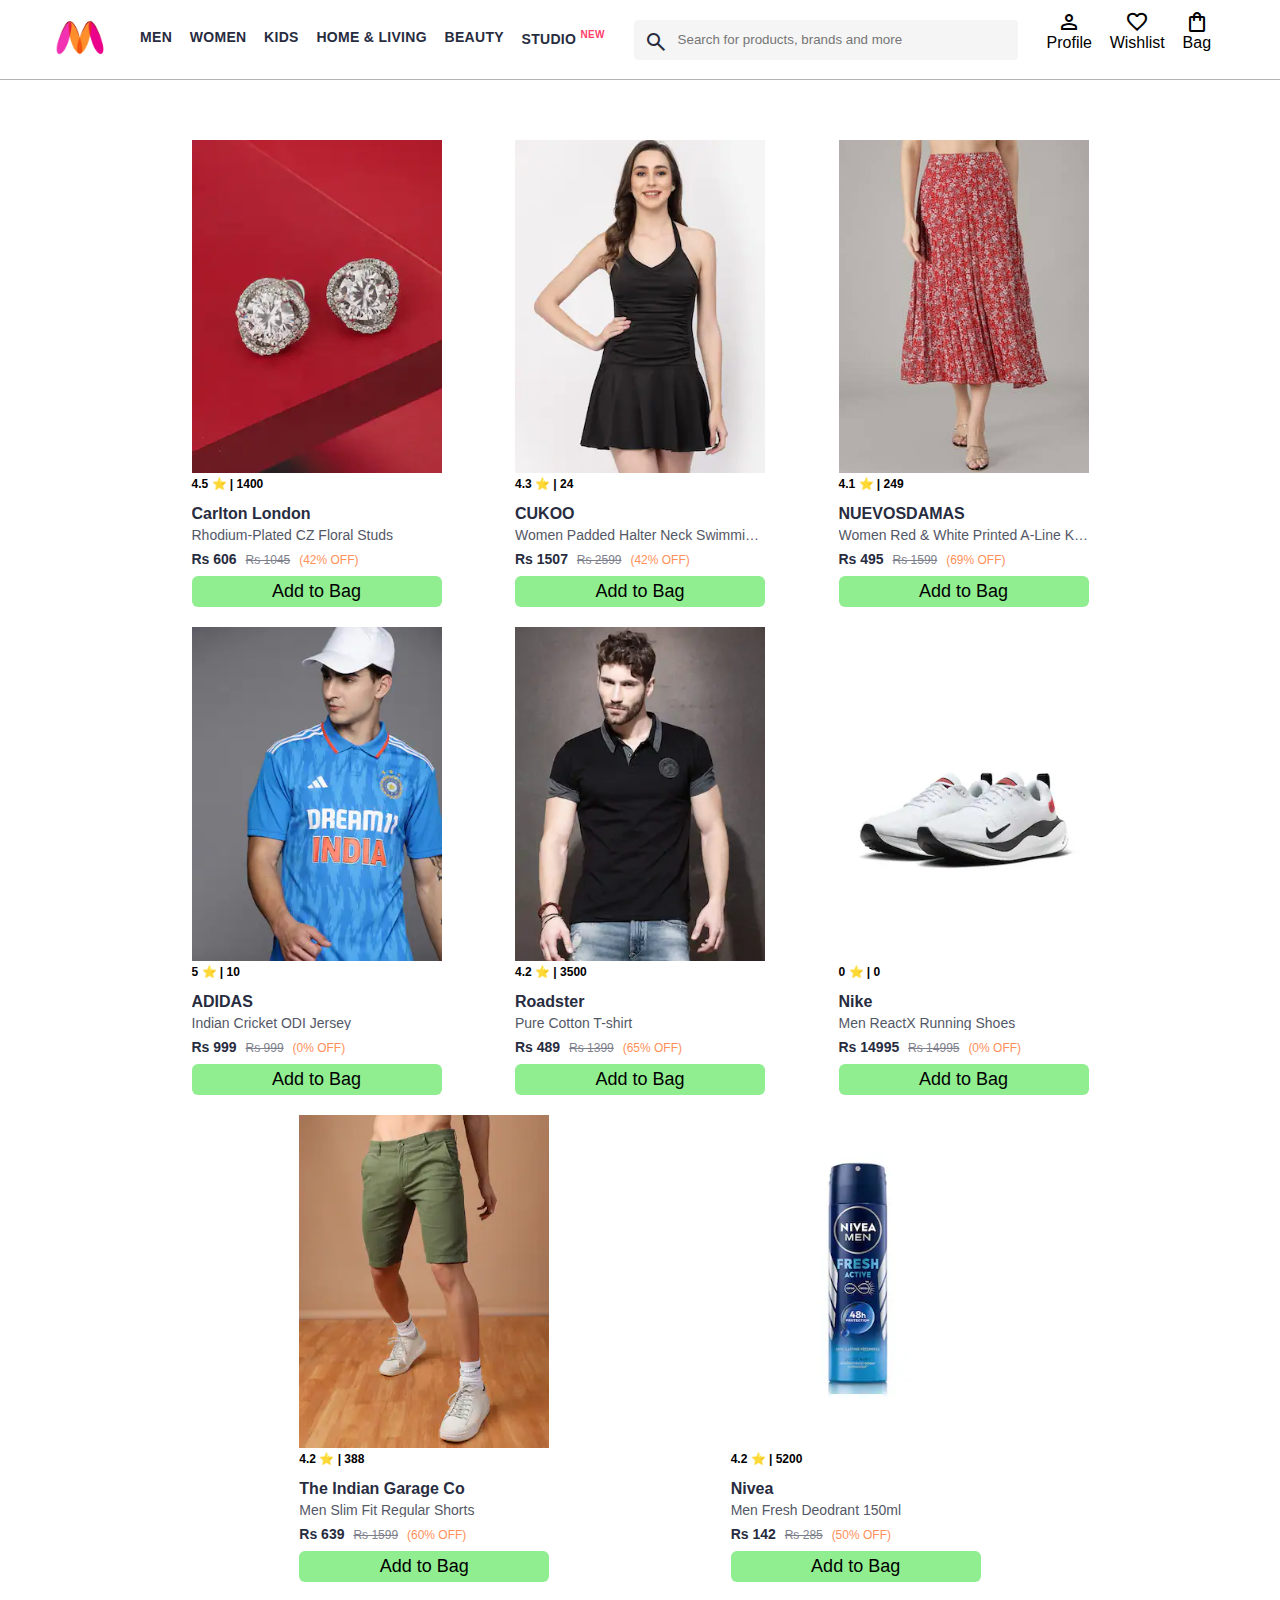
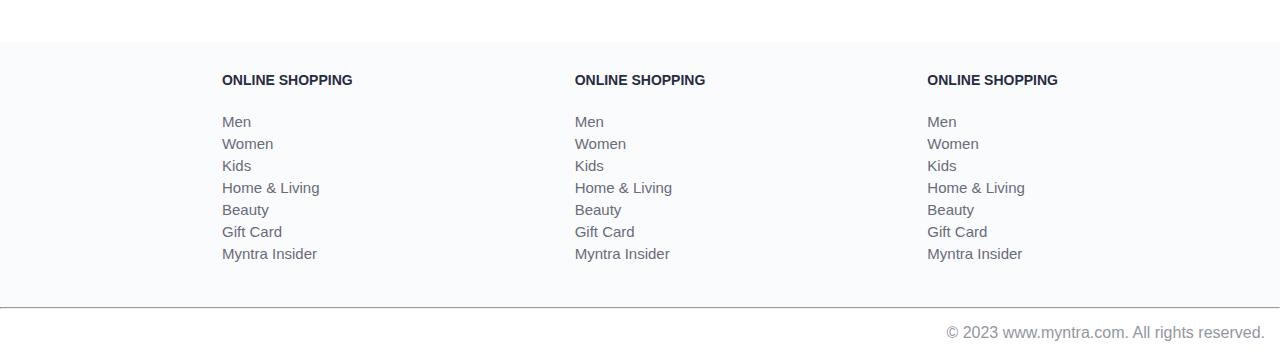
==== index.html @ 8f253a14 "Project-Completed" ====
<!DOCTYPE html>
<html lang="en">
<head>
  <title>Myntra Functional Clone</title>
  <link rel="stylesheet" href="css/index.css">
  <link rel="stylesheet" href="https://fonts.googleapis.com/css2?family=Material+Symbols+Outlined:opsz,wght,FILL,GRAD@20..48,100..700,0..1,-50..200" />
</head>
<body>
  <header>
        <div class="logo_container">
            <a href="#"><img class="myntra_home" src="images/myntra_logo.webp" alt="Myntra Home"></a>
        </div>
        <nav class="nav_bar">
            <a href="#">Men</a>
            <a href="#">Women</a>
            <a href="#">Kids</a>
            <a href="#">Home & Living</a>
            <a href="#">Beauty</a>
            <a href="#">Studio <sup>New</sup></a>
        </nav>
        <div class="search_bar">
            <span class="material-symbols-outlined search_icon">search</span>
            <input class="search_input" placeholder="Search for products, brands and more">
        </div>
        <div class="action_bar">
            <div class="action_container">
                <span class="material-symbols-outlined action_icon">person</span>
                <span class="action_name">Profile</span>
            </div>

            <div class="action_container">
                <span class="material-symbols-outlined action_icon">favorite</span>
                <span class="action_name">Wishlist</span>
            </div>

            <a class="action_container" href="pages/bag.html">
                <span class="material-symbols-outlined action_icon">shopping_bag</span>
                <span class="action_name">Bag</span>
                <span class="bag-item-count"></span>
            </a>
        </div>
  </header>
  <main>
    <div class="items-container">

    </div>
  </main>
  <footer>
        <div class="footer_container">
            <div class="footer_column">
                <h3>ONLINE SHOPPING</h3>

                <a href="#">Men</a>
                <a href="#">Women</a>
                <a href="#">Kids</a>
                <a href="#">Home & Living</a>
                <a href="#">Beauty</a>
                <a href="#">Gift Card</a>
                <a href="#">Myntra Insider</a>
            </div>

            <div class="footer_column">
                <h3>ONLINE SHOPPING</h3>

                <a href="#">Men</a>
                <a href="#">Women</a>
                <a href="#">Kids</a>
                <a href="#">Home & Living</a>
                <a href="#">Beauty</a>
                <a href="#">Gift Card</a>
                <a href="#">Myntra Insider</a>
            </div>

            <div class="footer_column">
                <h3>ONLINE SHOPPING</h3>

                <a href="#">Men</a>
                <a href="#">Women</a>
                <a href="#">Kids</a>
                <a href="#">Home & Living</a>
                <a href="#">Beauty</a>
                <a href="#">Gift Card</a>
                <a href="#">Myntra Insider</a>
            </div>
        </div>
        <hr>

        <div class="copyright">
            © 2023 www.myntra.com. All rights reserved.
        </div>
  </footer>

  <script src="data/items.js"></script>
  <script src="scripts/index.js"></script>
</body>
</html>
---- css/index.css ----
/***************** Item Page CSS **************************/
/*.action_container {
    text-decoration: none;
}
a.action_container:link {
    color:black;
}
.item-details {
    cursor: pointer;
    width: 250px;
    margin: 10px;
}
.stars {
    font-size: 12px;
    font-weight: 700;
    text-align: left;
}
.company {
    font-size: 18px;
    font-weight: 700;
    line-height: 1;
    color: #282c3f;
    margin-bottom: 6px;
    overflow: hidden;
    text-overflow: ellipsis;
    white-space: nowrap;
    margin-top: 20px;
}
.item-name {
    color: #535766;
    font-size: 16px;
    line-height: 1;
    margin-bottom: 0;
    margin-top: 0;
    overflow: hidden;
    text-overflow: ellipsis;
    white-space: nowrap;
    font-weight: 400;
    display: block;
}
.price-container {
    margin-top: 10px;
}
.current-price {
    font-size: 14px;
    font-weight: 700;
    color: #282c3f;
}
.original-price {
    text-decoration: line-through;
    color: #7e818c;
    font-weight: 400;
    margin-left: 5px;
    font-size: 12px;
}
.discount-percentage {
    color: #ff905a;
    font-weight: 400;
    font-size: 12px;
    margin-left: 5px;
}
.btn-bag {
    background-color: lightgreen;
    border: none;
    padding: 5px 15px;
    border-radius: 10px;
    width: 100%;
    margin-top: 7px;
    font-size: 20px;
    cursor: pointer;
}
.bag-items {
    background-color: #f16565;
    white-space: nowrap;
    text-align: center;
    line-height: 18px;
    padding: 0 6px;
    height: 18px;
    position: relative;
    border-radius: 50%;
    font-size: 12px;
    color: #fff;
    left: 13px;
    top: -44px;
    font-weight: 700;
    cursor: pointer;
}*/

* {
    margin: 0;
    padding: 0;
    font-family: Assistant,-apple-system,BlinkMacSystemFont,Segoe UI,Roboto,Helvetica,Arial,sans-serif;
    box-sizing: border-box;
}
header {
    display: flex;
    background-color: #ffffff;
    height: 80px;
    justify-content: space-between;
    align-items: center;
    border-bottom: 1px solid #b6b1b1;
}
.myntra_home {
    height: 45px;
}
.logo_container {
    margin-left: 4%;
}
.action_bar {
    margin-right: 4%;
}
.nav_bar {
    display: flex;
    min-width: 500px;
    justify-content: space-evenly;
}
.nav_bar a {
    font-size: 14px;
    letter-spacing: .3px;
    color: #282c3f;
    font-weight: 700;
    text-transform: uppercase;
    text-decoration: none;
    padding: 28px 0;
    border-bottom: 4px solid #ffffff;
}
.nav_bar a:hover {
    border-bottom: 4px solid #f54e77;
}

.nav_bar a sup {
    color: #ff3f6c;
    font-size: 10px;
}

.search_bar {
    height: 40px;
    min-width: 200px;
    width: 30%;
    display: flex;
    align-items: center;
}
.search_bar span:hover {
  color: #f54e77;
  cursor: pointer;
}
.search_icon {
    box-sizing: content-box;
    height: 20px;
    padding: 10px;

    background-color: #f5f5f6;
    color: #282c3f;
    font-weight: 300;
    border-radius: 4px 0 0 4px;
}
.search_input {
    color: #696e79;
    background-color: #f5f5f6;
    flex-grow: 1;
    height: 40px;
    border: 0;
    border-radius: 0 4px 4px 0;
}

.action_bar {
    display: flex;
    min-width: 200px;
    justify-content: space-evenly;
}

.action_container {
    display: flex;
    flex-direction: column;
    align-items: center;
    text-decoration: none;
    color: black;
}
.action_container:hover {
  cursor: pointer;
  color: #f54e77;
}
/* Main section */
.banner_container {
  margin: 40px 0;
}
.banner_image {
  width: 100%;
}

.category_heading {
  text-transform: uppercase;
  color: #3e4152;
  letter-spacing: .15em;
  font-size: 1.8em;
  margin: 50px 0 10px 30px;
  max-height: 5em;
  font-weight: 700;
}

.category-items, .items-container {
  width: 80%;
  margin: 50px 10%;
  display: flex;
  flex-wrap: wrap;
  justify-content: space-evenly;
}

.sale_item {
  width: 250px;
}

.item-container {
  width: 250px;
  margin: 10px;
}

.item-image {
  width: 100%;
}

.rating {
  font-size: 12px;
  font-weight: 700;
}

.company-name {
  font-size: 16px;
  font-weight: 700;
  line-height: 1;
  color: #282c3f;
  margin-bottom: 6px;
  margin-top: 15px;
  overflow: hidden;
  text-overflow: ellipsis;
  white-space: nowrap;
}

.item-name {
  color: #535766;
  font-size: 14px;
  line-height: 1;
  margin-bottom: 0;
  margin-top: 0;
  overflow: hidden;
  text-overflow: ellipsis;
  white-space: nowrap;
  font-weight: 400;
  display: block;
}

.price {
  margin-top: 10px;
  font-size: 14px;
  line-height: 15px;
  color: #282c3f;
  white-space: nowrap;
}

.current-price {
  font-size: 14px;
  font-weight: 700;
  color: #282c3f;
}

.original-price {
  text-decoration: line-through;
  color: #7e818c;
  font-weight: 400;
  margin-left: 5px;
  font-size: 12px;
}

.discount {
  color: #ff905a;
  font-weight: 400;
  font-size: 12px;
  margin-left: 5px;
}

.btn-add-bag {
  width: 100%;
  border: none;
  background-color: #90ee90;
  border-radius: 6px;
  padding: 5px 15px;
  margin-top: 8px;
  font-size: 18px;
  cursor: pointer;
}

.btn-add-bag:hover {
  background-color: forestgreen;
  font-weight: 600;
}

.bag-item-count {
  background-color: #f16565;
  white-space: nowrap;
  text-align: center;
  line-height: 18px;
  padding: 0 6px;
  height: 18px;
  position: relative;
  border-radius: 50%;
  font-size: 12px;
  color: #fff;
  left: 13px;
  top: -44px;
  font-weight: 700;
}
.action_container {
  text-decoration: none;
  color: black;
}
.action_container:hover {
color: #f54e77;
cursor: pointer;
}

/* footer  */
footer a:hover {
  color: #f54e77;
}

.footer_container {
    padding: 30px 0px 40px 0px;
    background: #FAFBFC;
    display: flex;
    justify-content: space-evenly;
}

.footer_column {
    display: flex;
    flex-direction: column;
}

.footer_column h3 {
    color: #282c3f;
    font-size: 14px;
    margin-bottom: 25px;
}

.footer_column a {
    color: #696b79;
    font-size: 15px;
    text-decoration: none;
    padding-bottom: 5px;
}

.copyright {
    color: #94969f;
    text-align: end;
    padding: 15px;
}
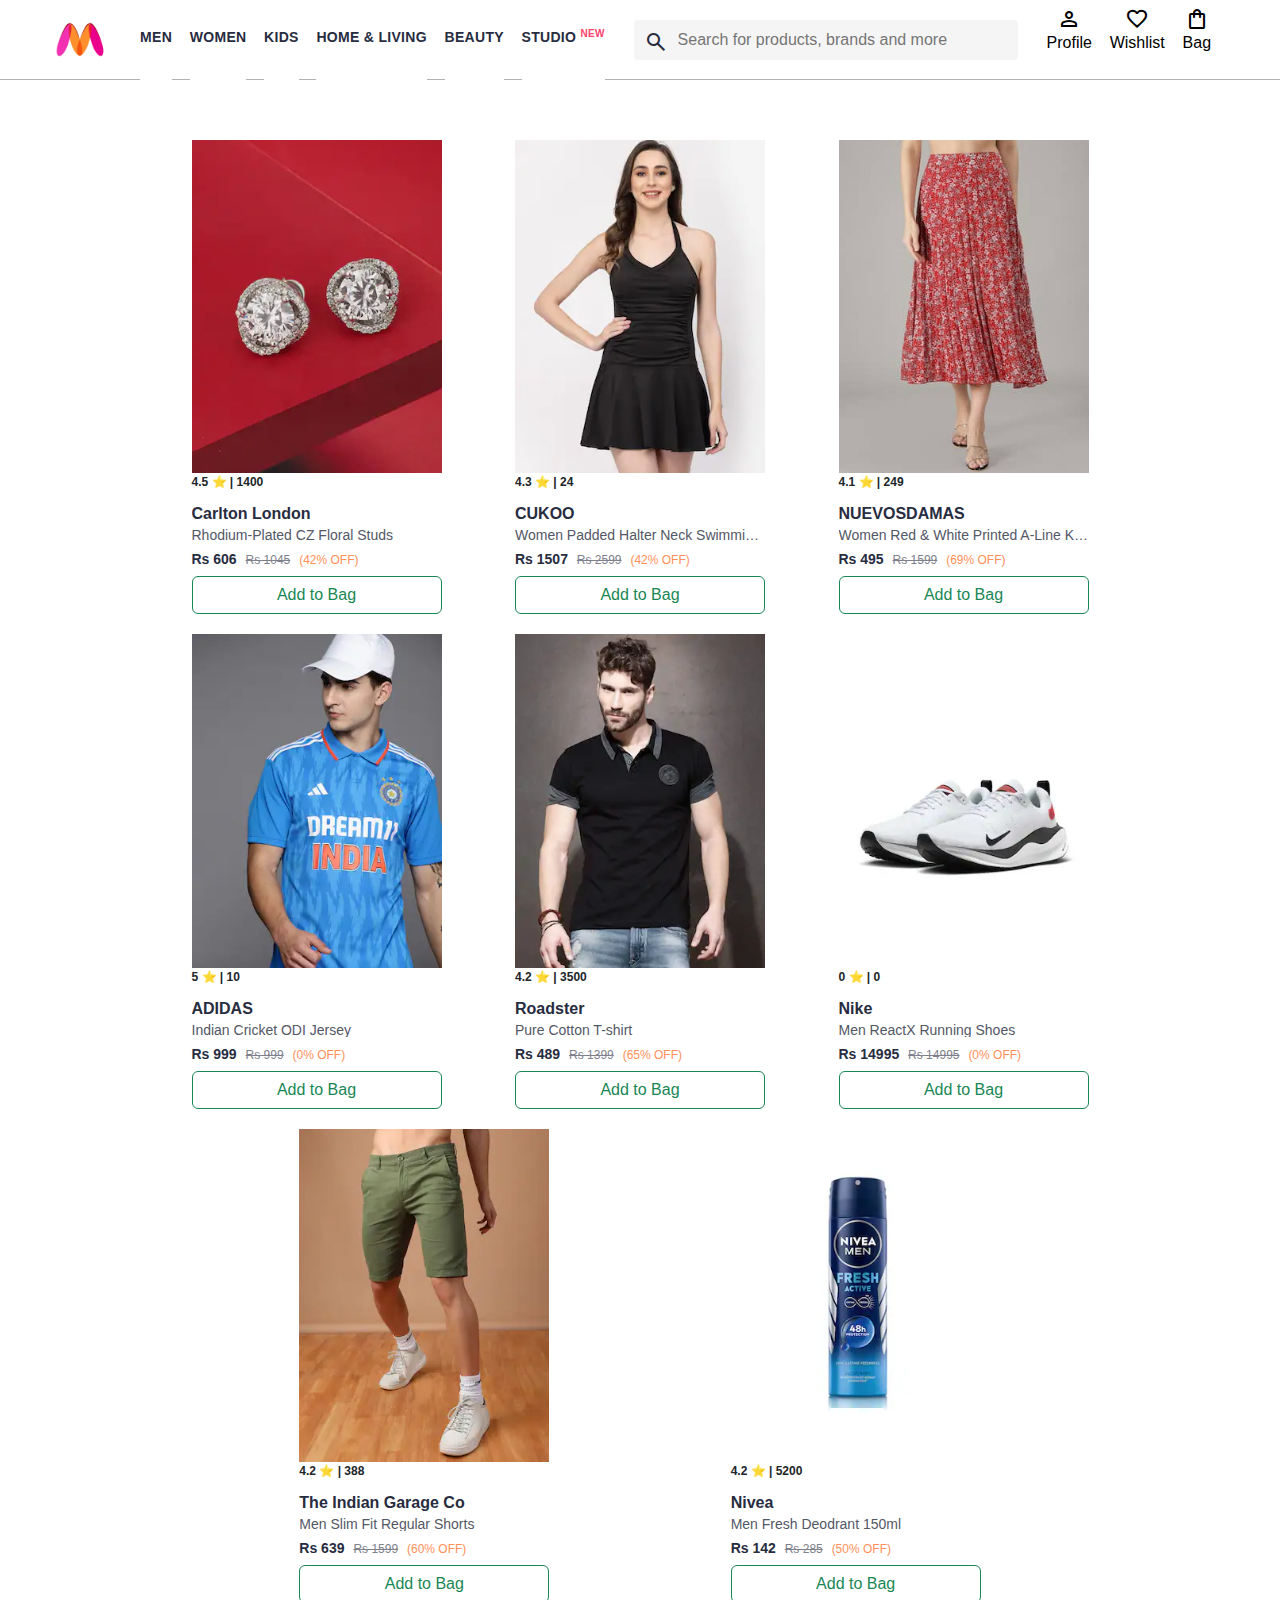
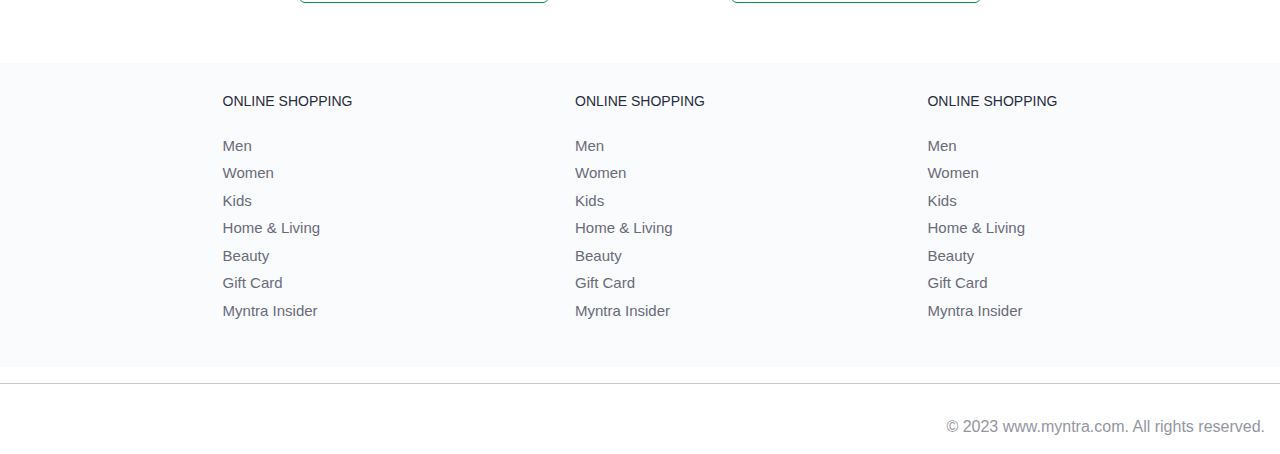
==== commit e81178ab: "minor changes" ====
--- a/index.html
+++ b/index.html
@@ -2,13 +2,14 @@
 <html lang="en">
 <head>
   <title>Myntra Functional Clone</title>
+  <link rel="stylesheet" href="	https://cdn.jsdelivr.net/npm/bootstrap@5.3.3/dist/css/bootstrap.min.css">
   <link rel="stylesheet" href="css/index.css">
   <link rel="stylesheet" href="https://fonts.googleapis.com/css2?family=Material+Symbols+Outlined:opsz,wght,FILL,GRAD@20..48,100..700,0..1,-50..200" />
 </head>
 <body>
   <header>
         <div class="logo_container">
-            <a href="#"><img class="myntra_home" src="images/myntra_logo.webp" alt="Myntra Home"></a>
+            <a href="index.html"><img class="myntra_home" src="images/myntra_logo.webp" alt="Myntra Home"></a>
         </div>
         <nav class="nav_bar">
             <a href="#">Men</a>
@@ -89,7 +90,9 @@
             © 2023 www.myntra.com. All rights reserved.
         </div>
   </footer>
-
+  
+  <script src="https://cdn.jsdelivr.net/npm/bootstrap@5.3.3/dist/js/bootstrap.bundle.min.js
+  "></script>
   <script src="data/items.js"></script>
   <script src="scripts/index.js"></script>
 </body>
--- a/css/index.css
+++ b/css/index.css
@@ -290,8 +290,9 @@
 }
 
 .btn-add-bag:hover {
-  background-color: forestgreen;
-  font-weight: 600;
+  color: black;
+  background-color: white;
+  border: 2px solid #90ee90;
 }
 
 .bag-item-count {
